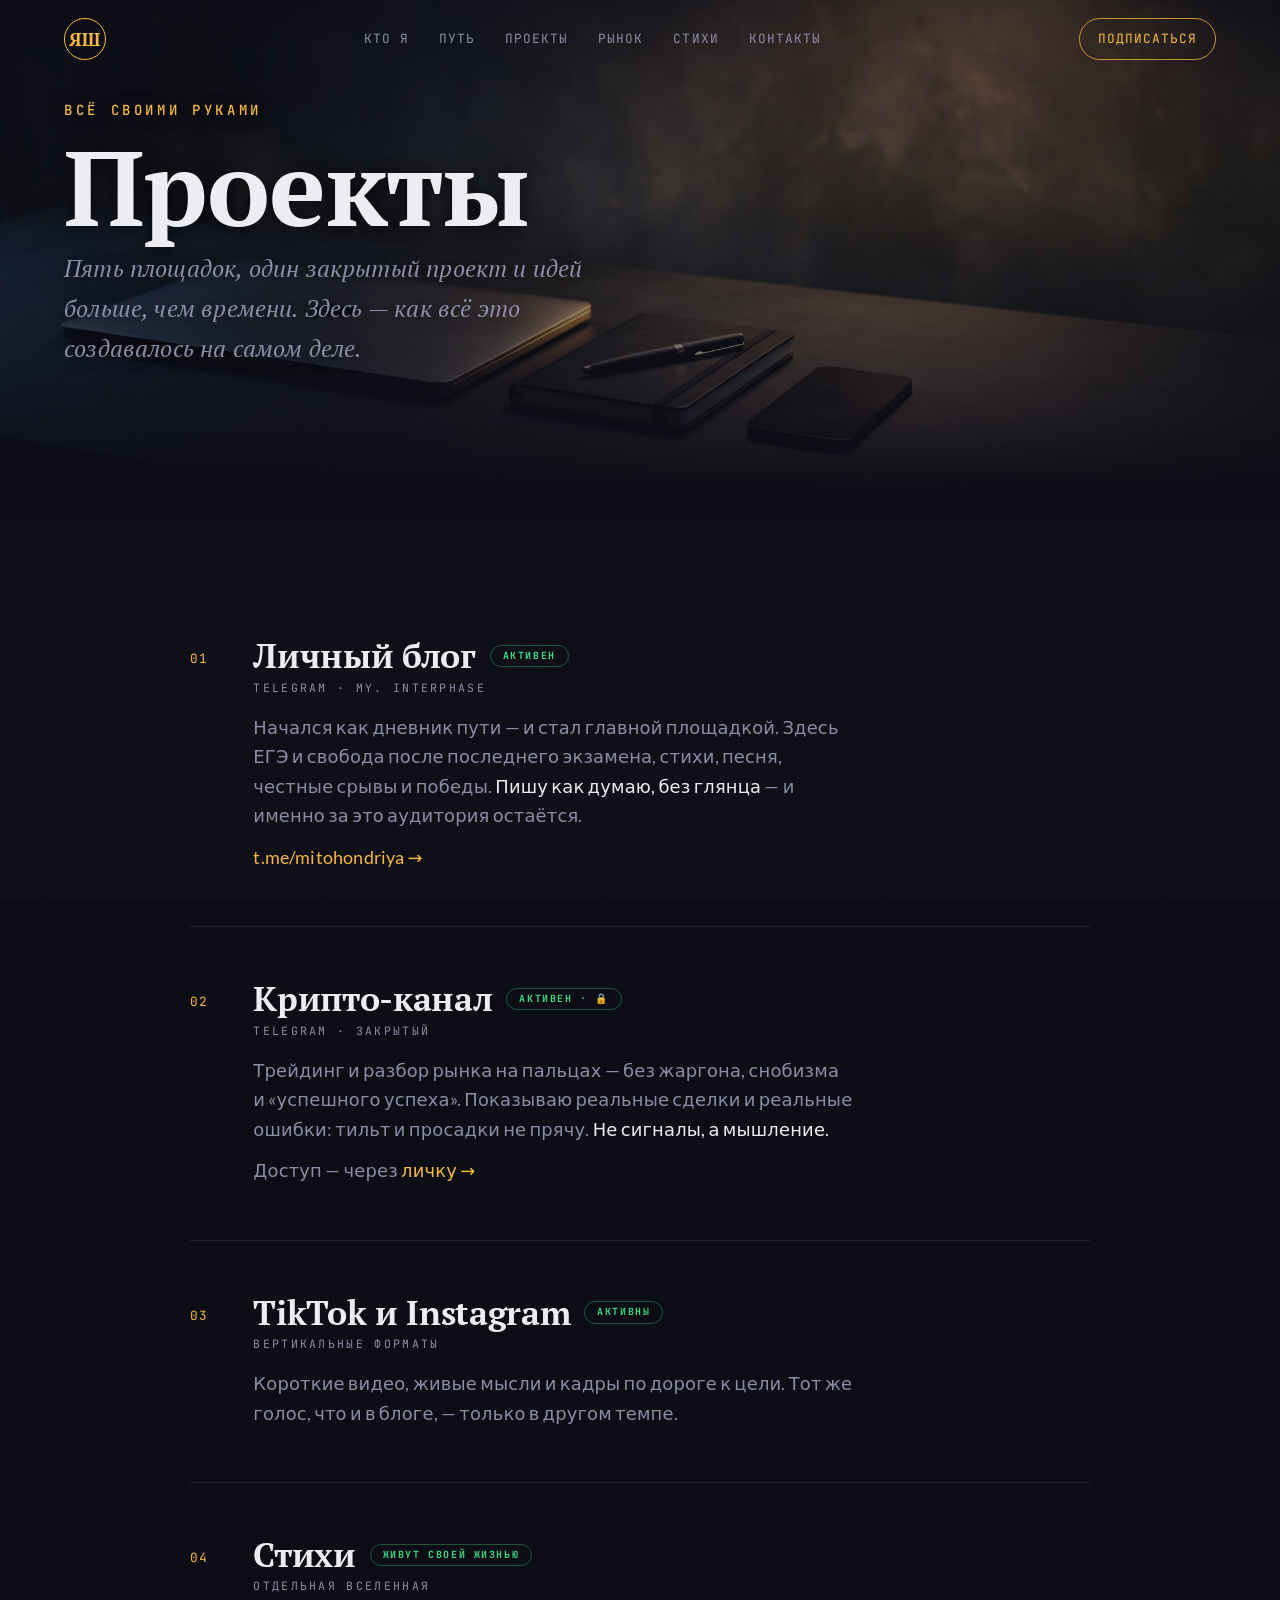
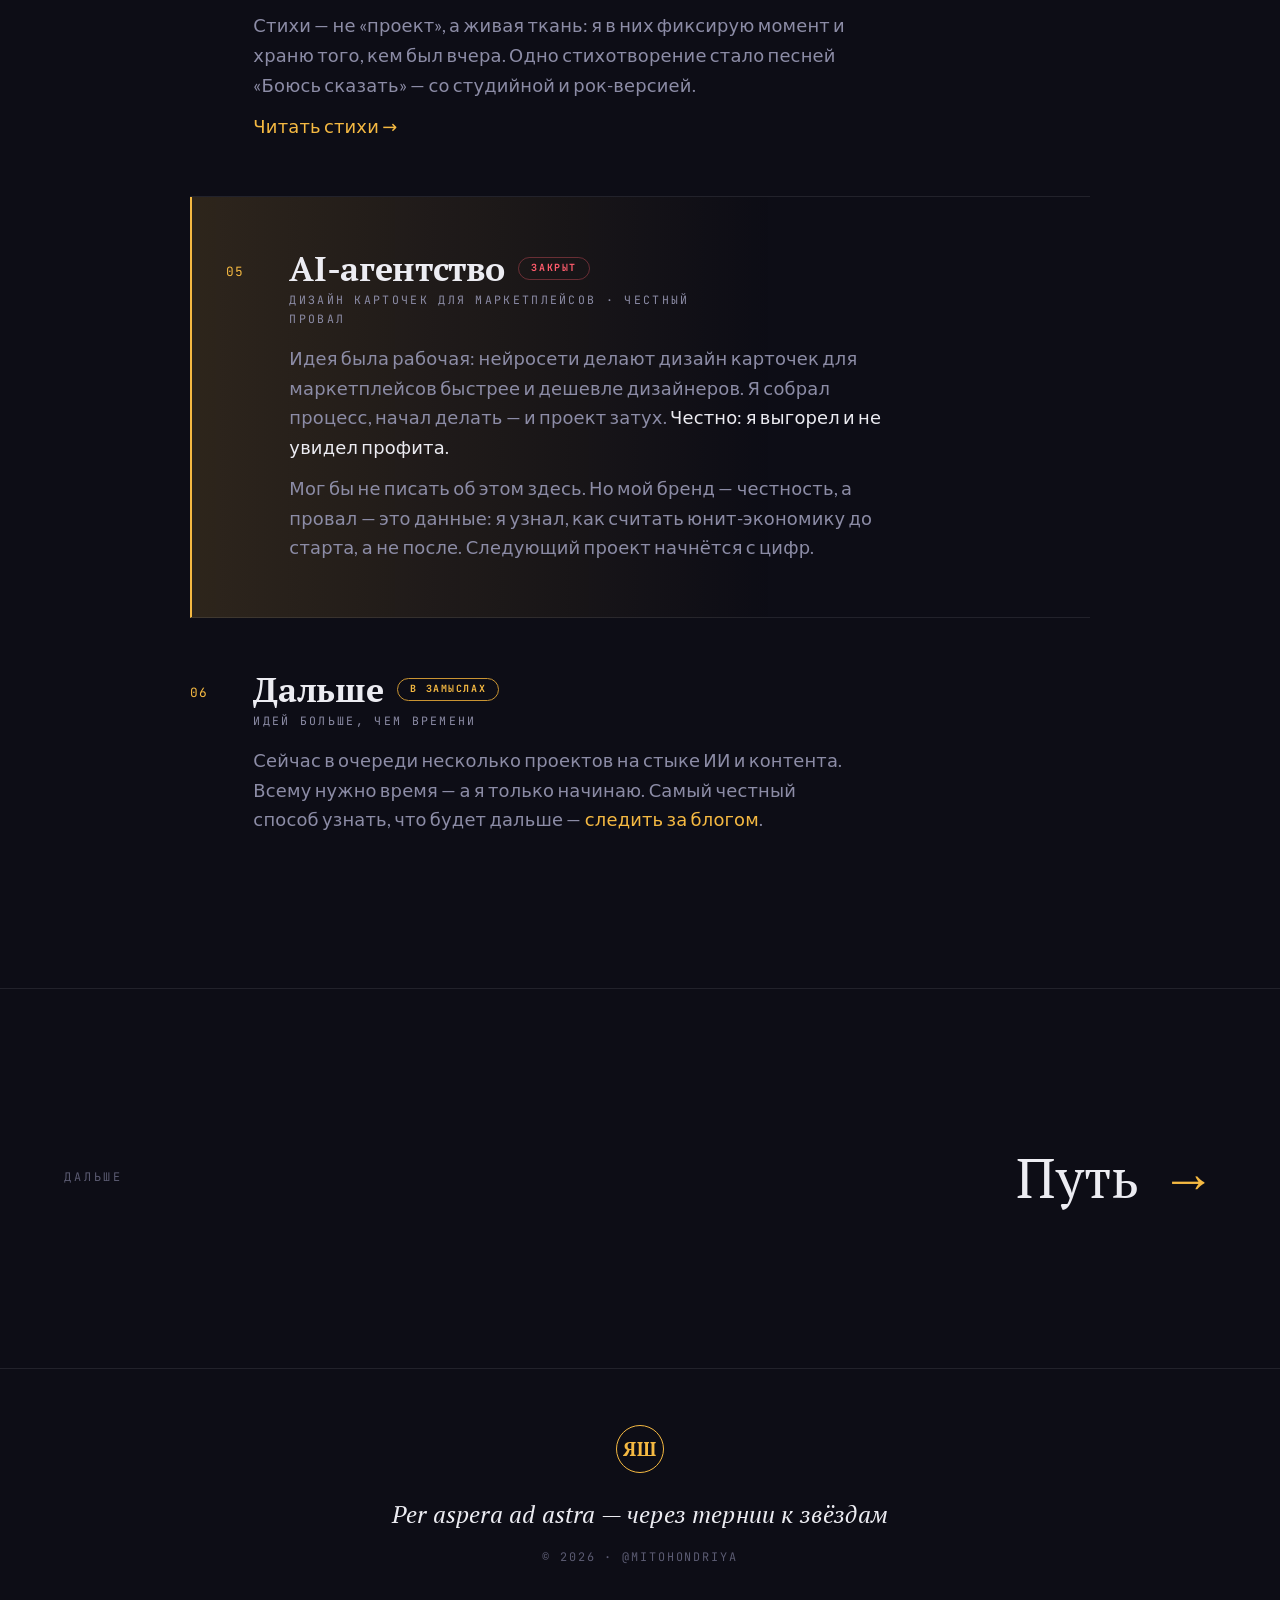
==== proekty.html @ fd68ede1 "Add files via upload" ====
<!DOCTYPE html>
<html lang="ru">
<head>
<meta charset="utf-8">
<meta name="viewport" content="width=device-width, initial-scale=1">
<title>Проекты — Ярослав Шапорев</title>
<meta name="description" content="Проекты Ярослава Шапорева: блог, крипто-канал, TikTok, стихи — и честная история одного провала. Всё своими руками.">
<meta name="theme-color" content="#0D0D16">
<link rel="stylesheet" href="assets/fonts.css">
<link rel="stylesheet" href="assets/style.css">
</head>
<body>
<div class="stars" aria-hidden="true"></div>
<div class="grain" aria-hidden="true"></div>

<header class="nav">
  <a href="index.html" class="nav__mono" aria-label="Ярослав Шапорев — на главную">ЯШ</a>
  <nav class="nav__links" aria-label="Разделы">
    <a href="index.html#about">Кто я</a>
    <a href="put.html">Путь</a>
    <a href="proekty.html" aria-current="page">Проекты</a>
    <a href="index.html#market">Рынок</a>
    <a href="stihi.html">Стихи</a>
    <a href="index.html#contact">Контакты</a>
  </nav>
  <a href="https://t.me/mitohondriya" class="nav__cta" target="_blank" rel="noopener">Подписаться</a>
</header>

<main>

  <section class="page-hero page-hero--projects" aria-label="Проекты">
    <div class="page-hero__bg" aria-hidden="true"></div>
    <div class="wrap page-hero__inner">
      <p class="eyebrow" data-reveal>Всё своими руками</p>
      <h1 data-reveal>Проекты</h1>
      <p class="page-hero__line" data-reveal>Пять площадок, один закрытый проект и идей больше, чем времени. Здесь — как всё это создавалось на самом деле.</p>
    </div>
  </section>

  <section class="wrap" style="padding-top:clamp(40px,7vh,90px)">
    <div style="max-width:900px;margin-inline:auto">

      <article class="pstory" data-reveal>
        <div class="pstory__n">01</div>
        <div>
          <h2>Личный блог <span class="chip chip--live">активен</span></h2>
          <p class="pstory__tagline">Telegram · my. Interphase</p>
          <p>Начался как дневник пути — и стал главной площадкой. Здесь ЕГЭ и свобода после последнего экзамена, стихи, песня, честные срывы и победы. <span class="em">Пишу как думаю, без глянца</span> — и именно за это аудитория остаётся.</p>
          <p><a href="https://t.me/mitohondriya" target="_blank" rel="noopener" style="color:var(--gold)">t.me/mitohondriya →</a></p>
        </div>
      </article>

      <article class="pstory" data-reveal>
        <div class="pstory__n">02</div>
        <div>
          <h2>Крипто-канал <span class="chip chip--live">активен · 🔒</span></h2>
          <p class="pstory__tagline">Telegram · закрытый</p>
          <p>Трейдинг и разбор рынка на пальцах — без жаргона, снобизма и «успешного успеха». Показываю реальные сделки и реальные ошибки: тильт и просадки не прячу. <span class="em">Не сигналы, а мышление.</span></p>
          <p>Доступ — через <a href="https://t.me/G1DROKSIMET1L" target="_blank" rel="noopener" style="color:var(--gold)">личку →</a></p>
        </div>
      </article>

      <article class="pstory" data-reveal>
        <div class="pstory__n">03</div>
        <div>
          <h2>TikTok и Instagram <span class="chip chip--live">активны</span></h2>
          <p class="pstory__tagline">Вертикальные форматы</p>
          <p>Короткие видео, живые мысли и кадры по дороге к цели. Тот же голос, что и в блоге, — только в другом темпе.</p>
        </div>
      </article>

      <article class="pstory" data-reveal>
        <div class="pstory__n">04</div>
        <div>
          <h2>Стихи <span class="chip chip--live">живут своей жизнью</span></h2>
          <p class="pstory__tagline">Отдельная вселенная</p>
          <p>Стихи — не «проект», а живая ткань: я в них фиксирую момент и храню того, кем был вчера. Одно стихотворение стало песней «Боюсь сказать» — со студийной и рок-версией.</p>
          <p><a href="stihi.html" style="color:var(--gold)">Читать стихи →</a></p>
        </div>
      </article>

      <article class="pstory pstory--lesson" data-reveal>
        <div class="pstory__n">05</div>
        <div>
          <h2>AI-агентство <span class="chip chip--closed">закрыт</span></h2>
          <p class="pstory__tagline">Дизайн карточек для маркетплейсов · честный провал</p>
          <p>Идея была рабочая: нейросети делают дизайн карточек для маркетплейсов быстрее и дешевле дизайнеров. Я собрал процесс, начал делать — и проект затух. <span class="em">Честно: я выгорел и не увидел профита.</span></p>
          <p>Мог бы не писать об этом здесь. Но мой бренд — честность, а провал — это данные: я узнал, как считать юнит-экономику до старта, а не после. Следующий проект начнётся с цифр.</p>
        </div>
      </article>

      <article class="pstory" data-reveal>
        <div class="pstory__n">06</div>
        <div>
          <h2>Дальше <span class="chip chip--soon">в замыслах</span></h2>
          <p class="pstory__tagline">Идей больше, чем времени</p>
          <p>Сейчас в очереди несколько проектов на стыке ИИ и контента. Всему нужно время — а я только начинаю. Самый честный способ узнать, что будет дальше — <a href="https://t.me/mitohondriya" target="_blank" rel="noopener" style="color:var(--gold)">следить за блогом</a>.</p>
        </div>
      </article>

    </div>
  </section>

  <section class="wrap next-band">
    <a href="put.html">
      <span class="next-band__label">Дальше</span>
      <span class="next-band__title">Путь <span class="arrow">→</span></span>
    </a>
  </section>

  <footer class="footer">
    <div class="footer__mono">ЯШ</div>
    <p class="footer__motto">Per aspera ad astra — через тернии к звёздам</p>
    <p class="footer__meta">© <span id="year">2026</span> · @mitohondriya</p>
  </footer>

</main>

<script src="assets/app.js"></script>
</body>
</html>
---- assets/fonts.css ----
@font-face {
  font-family: 'JetBrains Mono';
  font-style: normal;
  font-weight: 400;
  font-display: swap;
  src: url("fonts/eb23dd7e-2573-41c3-ba5a-9eff1e57a914.woff2") format('woff2');
  unicode-range: U+0460-052F, U+1C80-1C8A, U+20B4, U+2DE0-2DFF, U+A640-A69F, U+FE2E-FE2F;
}
@font-face {
  font-family: 'JetBrains Mono';
  font-style: normal;
  font-weight: 400;
  font-display: swap;
  src: url("fonts/c8ca4ecc-9392-48dc-a97f-adf4f6182703.woff2") format('woff2');
  unicode-range: U+0301, U+0400-045F, U+0490-0491, U+04B0-04B1, U+2116;
}
@font-face {
  font-family: 'JetBrains Mono';
  font-style: normal;
  font-weight: 400;
  font-display: swap;
  src: url("fonts/a594610b-7d6e-4005-a89f-0498ae996170.woff2") format('woff2');
  unicode-range: U+0370-0377, U+037A-037F, U+0384-038A, U+038C, U+038E-03A1, U+03A3-03FF;
}
@font-face {
  font-family: 'JetBrains Mono';
  font-style: normal;
  font-weight: 400;
  font-display: swap;
  src: url("fonts/e983fc38-6f66-4841-abac-e8bfe0663ea0.woff2") format('woff2');
  unicode-range: U+0102-0103, U+0110-0111, U+0128-0129, U+0168-0169, U+01A0-01A1, U+01AF-01B0, U+0300-0301, U+0303-0304, U+0308-0309, U+0323, U+0329, U+1EA0-1EF9, U+20AB;
}
@font-face {
  font-family: 'JetBrains Mono';
  font-style: normal;
  font-weight: 400;
  font-display: swap;
  src: url("fonts/473eb957-ea7d-4e3f-bf27-7492b1c12874.woff2") format('woff2');
  unicode-range: U+0100-02BA, U+02BD-02C5, U+02C7-02CC, U+02CE-02D7, U+02DD-02FF, U+0304, U+0308, U+0329, U+1D00-1DBF, U+1E00-1E9F, U+1EF2-1EFF, U+2020, U+20A0-20AB, U+20AD-20C0, U+2113, U+2C60-2C7F, U+A720-A7FF;
}
@font-face {
  font-family: 'JetBrains Mono';
  font-style: normal;
  font-weight: 400;
  font-display: swap;
  src: url("fonts/50411bb8-c16e-402c-ad05-fbe09a4f5c93.woff2") format('woff2');
  unicode-range: U+0000-00FF, U+0131, U+0152-0153, U+02BB-02BC, U+02C6, U+02DA, U+02DC, U+0304, U+0308, U+0329, U+2000-206F, U+20AC, U+2122, U+2191, U+2193, U+2212, U+2215, U+FEFF, U+FFFD;
}
@font-face {
  font-family: 'JetBrains Mono';
  font-style: normal;
  font-weight: 500;
  font-display: swap;
  src: url("fonts/eb23dd7e-2573-41c3-ba5a-9eff1e57a914.woff2") format('woff2');
  unicode-range: U+0460-052F, U+1C80-1C8A, U+20B4, U+2DE0-2DFF, U+A640-A69F, U+FE2E-FE2F;
}
@font-face {
  font-family: 'JetBrains Mono';
  font-style: normal;
  font-weight: 500;
  font-display: swap;
  src: url("fonts/c8ca4ecc-9392-48dc-a97f-adf4f6182703.woff2") format('woff2');
  unicode-range: U+0301, U+0400-045F, U+0490-0491, U+04B0-04B1, U+2116;
}
@font-face {
  font-family: 'JetBrains Mono';
  font-style: normal;
  font-weight: 500;
  font-display: swap;
  src: url("fonts/a594610b-7d6e-4005-a89f-0498ae996170.woff2") format('woff2');
  unicode-range: U+0370-0377, U+037A-037F, U+0384-038A, U+038C, U+038E-03A1, U+03A3-03FF;
}
@font-face {
  font-family: 'JetBrains Mono';
  font-style: normal;
  font-weight: 500;
  font-display: swap;
  src: url("fonts/e983fc38-6f66-4841-abac-e8bfe0663ea0.woff2") format('woff2');
  unicode-range: U+0102-0103, U+0110-0111, U+0128-0129, U+0168-0169, U+01A0-01A1, U+01AF-01B0, U+0300-0301, U+0303-0304, U+0308-0309, U+0323, U+0329, U+1EA0-1EF9, U+20AB;
}
@font-face {
  font-family: 'JetBrains Mono';
  font-style: normal;
  font-weight: 500;
  font-display: swap;
  src: url("fonts/473eb957-ea7d-4e3f-bf27-7492b1c12874.woff2") format('woff2');
  unicode-range: U+0100-02BA, U+02BD-02C5, U+02C7-02CC, U+02CE-02D7, U+02DD-02FF, U+0304, U+0308, U+0329, U+1D00-1DBF, U+1E00-1E9F, U+1EF2-1EFF, U+2020, U+20A0-20AB, U+20AD-20C0, U+2113, U+2C60-2C7F, U+A720-A7FF;
}
@font-face {
  font-family: 'JetBrains Mono';
  font-style: normal;
  font-weight: 500;
  font-display: swap;
  src: url("fonts/50411bb8-c16e-402c-ad05-fbe09a4f5c93.woff2") format('woff2');
  unicode-range: U+0000-00FF, U+0131, U+0152-0153, U+02BB-02BC, U+02C6, U+02DA, U+02DC, U+0304, U+0308, U+0329, U+2000-206F, U+20AC, U+2122, U+2191, U+2193, U+2212, U+2215, U+FEFF, U+FFFD;
}
@font-face {
  font-family: 'JetBrains Mono';
  font-style: normal;
  font-weight: 700;
  font-display: swap;
  src: url("fonts/eb23dd7e-2573-41c3-ba5a-9eff1e57a914.woff2") format('woff2');
  unicode-range: U+0460-052F, U+1C80-1C8A, U+20B4, U+2DE0-2DFF, U+A640-A69F, U+FE2E-FE2F;
}
@font-face {
  font-family: 'JetBrains Mono';
  font-style: normal;
  font-weight: 700;
  font-display: swap;
  src: url("fonts/c8ca4ecc-9392-48dc-a97f-adf4f6182703.woff2") format('woff2');
  unicode-range: U+0301, U+0400-045F, U+0490-0491, U+04B0-04B1, U+2116;
}
@font-face {
  font-family: 'JetBrains Mono';
  font-style: normal;
  font-weight: 700;
  font-display: swap;
  src: url("fonts/a594610b-7d6e-4005-a89f-0498ae996170.woff2") format('woff2');
  unicode-range: U+0370-0377, U+037A-037F, U+0384-038A, U+038C, U+038E-03A1, U+03A3-03FF;
}
@font-face {
  font-family: 'JetBrains Mono';
  font-style: normal;
  font-weight: 700;
  font-display: swap;
  src: url("fonts/e983fc38-6f66-4841-abac-e8bfe0663ea0.woff2") format('woff2');
  unicode-range: U+0102-0103, U+0110-0111, U+0128-0129, U+0168-0169, U+01A0-01A1, U+01AF-01B0, U+0300-0301, U+0303-0304, U+0308-0309, U+0323, U+0329, U+1EA0-1EF9, U+20AB;
}
@font-face {
  font-family: 'JetBrains Mono';
  font-style: normal;
  font-weight: 700;
  font-display: swap;
  src: url("fonts/473eb957-ea7d-4e3f-bf27-7492b1c12874.woff2") format('woff2');
  unicode-range: U+0100-02BA, U+02BD-02C5, U+02C7-02CC, U+02CE-02D7, U+02DD-02FF, U+0304, U+0308, U+0329, U+1D00-1DBF, U+1E00-1E9F, U+1EF2-1EFF, U+2020, U+20A0-20AB, U+20AD-20C0, U+2113, U+2C60-2C7F, U+A720-A7FF;
}
@font-face {
  font-family: 'JetBrains Mono';
  font-style: normal;
  font-weight: 700;
  font-display: swap;
  src: url("fonts/50411bb8-c16e-402c-ad05-fbe09a4f5c93.woff2") format('woff2');
  unicode-range: U+0000-00FF, U+0131, U+0152-0153, U+02BB-02BC, U+02C6, U+02DA, U+02DC, U+0304, U+0308, U+0329, U+2000-206F, U+20AC, U+2122, U+2191, U+2193, U+2212, U+2215, U+FEFF, U+FFFD;
}
@font-face {
  font-family: 'Lato';
  font-style: normal;
  font-weight: 300;
  font-display: swap;
  src: url("fonts/90f919be-8240-4bac-9219-219e4b508a36.woff2") format('woff2');
  unicode-range: U+0100-02BA, U+02BD-02C5, U+02C7-02CC, U+02CE-02D7, U+02DD-02FF, U+0304, U+0308, U+0329, U+1D00-1DBF, U+1E00-1E9F, U+1EF2-1EFF, U+2020, U+20A0-20AB, U+20AD-20C0, U+2113, U+2C60-2C7F, U+A720-A7FF;
}
@font-face {
  font-family: 'Lato';
  font-style: normal;
  font-weight: 300;
  font-display: swap;
  src: url("fonts/6c4fb268-4d33-4b48-98b7-b36b09c12bde.woff2") format('woff2');
  unicode-range: U+0000-00FF, U+0131, U+0152-0153, U+02BB-02BC, U+02C6, U+02DA, U+02DC, U+0304, U+0308, U+0329, U+2000-206F, U+20AC, U+2122, U+2191, U+2193, U+2212, U+2215, U+FEFF, U+FFFD;
}
@font-face {
  font-family: 'Lato';
  font-style: normal;
  font-weight: 400;
  font-display: swap;
  src: url("fonts/91aba224-5689-45fa-b5a7-7379a9584280.woff2") format('woff2');
  unicode-range: U+0100-02BA, U+02BD-02C5, U+02C7-02CC, U+02CE-02D7, U+02DD-02FF, U+0304, U+0308, U+0329, U+1D00-1DBF, U+1E00-1E9F, U+1EF2-1EFF, U+2020, U+20A0-20AB, U+20AD-20C0, U+2113, U+2C60-2C7F, U+A720-A7FF;
}
@font-face {
  font-family: 'Lato';
  font-style: normal;
  font-weight: 400;
  font-display: swap;
  src: url("fonts/5fc5107a-7b54-40ce-a8a0-4911a5b4967c.woff2") format('woff2');
  unicode-range: U+0000-00FF, U+0131, U+0152-0153, U+02BB-02BC, U+02C6, U+02DA, U+02DC, U+0304, U+0308, U+0329, U+2000-206F, U+20AC, U+2122, U+2191, U+2193, U+2212, U+2215, U+FEFF, U+FFFD;
}
@font-face {
  font-family: 'Lato';
  font-style: normal;
  font-weight: 700;
  font-display: swap;
  src: url("fonts/c3d17409-ff35-43ec-8193-b2284f731f2a.woff2") format('woff2');
  unicode-range: U+0100-02BA, U+02BD-02C5, U+02C7-02CC, U+02CE-02D7, U+02DD-02FF, U+0304, U+0308, U+0329, U+1D00-1DBF, U+1E00-1E9F, U+1EF2-1EFF, U+2020, U+20A0-20AB, U+20AD-20C0, U+2113, U+2C60-2C7F, U+A720-A7FF;
}
@font-face {
  font-family: 'Lato';
  font-style: normal;
  font-weight: 700;
  font-display: swap;
  src: url("fonts/43250412-ce7a-4ae2-b5c3-aa2b7867348d.woff2") format('woff2');
  unicode-range: U+0000-00FF, U+0131, U+0152-0153, U+02BB-02BC, U+02C6, U+02DA, U+02DC, U+0304, U+0308, U+0329, U+2000-206F, U+20AC, U+2122, U+2191, U+2193, U+2212, U+2215, U+FEFF, U+FFFD;
}
@font-face {
  font-family: 'Lato';
  font-style: normal;
  font-weight: 900;
  font-display: swap;
  src: url("fonts/50261552-8f9f-4e51-b434-905922bca4bd.woff2") format('woff2');
  unicode-range: U+0100-02BA, U+02BD-02C5, U+02C7-02CC, U+02CE-02D7, U+02DD-02FF, U+0304, U+0308, U+0329, U+1D00-1DBF, U+1E00-1E9F, U+1EF2-1EFF, U+2020, U+20A0-20AB, U+20AD-20C0, U+2113, U+2C60-2C7F, U+A720-A7FF;
}
@font-face {
  font-family: 'Lato';
  font-style: normal;
  font-weight: 900;
  font-display: swap;
  src: url("fonts/21dcec7a-d508-4917-adbc-7700963ce278.woff2") format('woff2');
  unicode-range: U+0000-00FF, U+0131, U+0152-0153, U+02BB-02BC, U+02C6, U+02DA, U+02DC, U+0304, U+0308, U+0329, U+2000-206F, U+20AC, U+2122, U+2191, U+2193, U+2212, U+2215, U+FEFF, U+FFFD;
}
@font-face {
  font-family: 'PT Serif';
  font-style: italic;
  font-weight: 400;
  font-display: swap;
  src: url("fonts/9aff4134-64b1-4953-8b30-9fa20087e1e6.woff2") format('woff2');
  unicode-range: U+0460-052F, U+1C80-1C8A, U+20B4, U+2DE0-2DFF, U+A640-A69F, U+FE2E-FE2F;
}
@font-face {
  font-family: 'PT Serif';
  font-style: italic;
  font-weight: 400;
  font-display: swap;
  src: url("fonts/6e1236a2-d2eb-45f4-9bde-289f8c7290ff.woff2") format('woff2');
  unicode-range: U+0301, U+0400-045F, U+0490-0491, U+04B0-04B1, U+2116;
}
@font-face {
  font-family: 'PT Serif';
  font-style: italic;
  font-weight: 400;
  font-display: swap;
  src: url("fonts/fb4f0a4e-d167-4266-8df1-36bbcd6b988e.woff2") format('woff2');
  unicode-range: U+0100-02BA, U+02BD-02C5, U+02C7-02CC, U+02CE-02D7, U+02DD-02FF, U+0304, U+0308, U+0329, U+1D00-1DBF, U+1E00-1E9F, U+1EF2-1EFF, U+2020, U+20A0-20AB, U+20AD-20C0, U+2113, U+2C60-2C7F, U+A720-A7FF;
}
@font-face {
  font-family: 'PT Serif';
  font-style: italic;
  font-weight: 400;
  font-display: swap;
  src: url("fonts/92d7c0a3-3771-4547-8e80-23749ee7e475.woff2") format('woff2');
  unicode-range: U+0000-00FF, U+0131, U+0152-0153, U+02BB-02BC, U+02C6, U+02DA, U+02DC, U+0304, U+0308, U+0329, U+2000-206F, U+20AC, U+2122, U+2191, U+2193, U+2212, U+2215, U+FEFF, U+FFFD;
}
@font-face {
  font-family: 'PT Serif';
  font-style: italic;
  font-weight: 700;
  font-display: swap;
  src: url("fonts/01643d2e-10b8-475c-bb8c-47ad7ef5d0b8.woff2") format('woff2');
  unicode-range: U+0460-052F, U+1C80-1C8A, U+20B4, U+2DE0-2DFF, U+A640-A69F, U+FE2E-FE2F;
}
@font-face {
  font-family: 'PT Serif';
  font-style: italic;
  font-weight: 700;
  font-display: swap;
  src: url("fonts/b8c1a830-ce1d-49e4-997b-54ae0727ea42.woff2") format('woff2');
  unicode-range: U+0301, U+0400-045F, U+0490-0491, U+04B0-04B1, U+2116;
}
@font-face {
  font-family: 'PT Serif';
  font-style: italic;
  font-weight: 700;
  font-display: swap;
  src: url("fonts/c858ba95-18ec-44d5-bcd1-adfac9d5a6eb.woff2") format('woff2');
  unicode-range: U+0100-02BA, U+02BD-02C5, U+02C7-02CC, U+02CE-02D7, U+02DD-02FF, U+0304, U+0308, U+0329, U+1D00-1DBF, U+1E00-1E9F, U+1EF2-1EFF, U+2020, U+20A0-20AB, U+20AD-20C0, U+2113, U+2C60-2C7F, U+A720-A7FF;
}
@font-face {
  font-family: 'PT Serif';
  font-style: italic;
  font-weight: 700;
  font-display: swap;
  src: url("fonts/2f1cf2df-cac0-4366-b6ec-a2aa6697f56f.woff2") format('woff2');
  unicode-range: U+0000-00FF, U+0131, U+0152-0153, U+02BB-02BC, U+02C6, U+02DA, U+02DC, U+0304, U+0308, U+0329, U+2000-206F, U+20AC, U+2122, U+2191, U+2193, U+2212, U+2215, U+FEFF, U+FFFD;
}
@font-face {
  font-family: 'PT Serif';
  font-style: normal;
  font-weight: 400;
  font-display: swap;
  src: url("fonts/5ac5b8d2-89e2-456e-802c-e42f4716dba0.woff2") format('woff2');
  unicode-range: U+0460-052F, U+1C80-1C8A, U+20B4, U+2DE0-2DFF, U+A640-A69F, U+FE2E-FE2F;
}
@font-face {
  font-family: 'PT Serif';
  font-style: normal;
  font-weight: 400;
  font-display: swap;
  src: url("fonts/727ef347-8f24-46f1-9dba-7557f026db7a.woff2") format('woff2');
  unicode-range: U+0301, U+0400-045F, U+0490-0491, U+04B0-04B1, U+2116;
}
@font-face {
  font-family: 'PT Serif';
  font-style: normal;
  font-weight: 400;
  font-display: swap;
  src: url("fonts/9a28c38b-2764-48a9-acd7-9eb0ea482b32.woff2") format('woff2');
  unicode-range: U+0100-02BA, U+02BD-02C5, U+02C7-02CC, U+02CE-02D7, U+02DD-02FF, U+0304, U+0308, U+0329, U+1D00-1DBF, U+1E00-1E9F, U+1EF2-1EFF, U+2020, U+20A0-20AB, U+20AD-20C0, U+2113, U+2C60-2C7F, U+A720-A7FF;
}
@font-face {
  font-family: 'PT Serif';
  font-style: normal;
  font-weight: 400;
  font-display: swap;
  src: url("fonts/0878924a-750e-44c5-af7d-e3f5f18dc121.woff2") format('woff2');
  unicode-range: U+0000-00FF, U+0131, U+0152-0153, U+02BB-02BC, U+02C6, U+02DA, U+02DC, U+0304, U+0308, U+0329, U+2000-206F, U+20AC, U+2122, U+2191, U+2193, U+2212, U+2215, U+FEFF, U+FFFD;
}
@font-face {
  font-family: 'PT Serif';
  font-style: normal;
  font-weight: 700;
  font-display: swap;
  src: url("fonts/0b163a7e-dc50-4f0c-ad3a-220841bc87c4.woff2") format('woff2');
  unicode-range: U+0460-052F, U+1C80-1C8A, U+20B4, U+2DE0-2DFF, U+A640-A69F, U+FE2E-FE2F;
}
@font-face {
  font-family: 'PT Serif';
  font-style: normal;
  font-weight: 700;
  font-display: swap;
  src: url("fonts/dc215b06-502e-4394-b829-6fa81a51e14d.woff2") format('woff2');
  unicode-range: U+0301, U+0400-045F, U+0490-0491, U+04B0-04B1, U+2116;
}
@font-face {
  font-family: 'PT Serif';
  font-style: normal;
  font-weight: 700;
  font-display: swap;
  src: url("fonts/812ac6c3-32c2-4bf3-9cb0-ba725a508ca2.woff2") format('woff2');
  unicode-range: U+0100-02BA, U+02BD-02C5, U+02C7-02CC, U+02CE-02D7, U+02DD-02FF, U+0304, U+0308, U+0329, U+1D00-1DBF, U+1E00-1E9F, U+1EF2-1EFF, U+2020, U+20A0-20AB, U+20AD-20C0, U+2113, U+2C60-2C7F, U+A720-A7FF;
}
@font-face {
  font-family: 'PT Serif';
  font-style: normal;
  font-weight: 700;
  font-display: swap;
  src: url("fonts/062204cf-b76e-40bb-bde5-278e5edb3912.woff2") format('woff2');
  unicode-range: U+0000-00FF, U+0131, U+0152-0153, U+02BB-02BC, U+02C6, U+02DA, U+02DC, U+0304, U+0308, U+0329, U+2000-206F, U+20AC, U+2122, U+2191, U+2193, U+2212, U+2215, U+FEFF, U+FFFD;
}
---- assets/style.css ----
/* ============================================================
   Ярослав Шапорев — сайт-визитка
   «Per aspera ad astra» · тёмный астральный эдиториал
   ============================================================ */

:root{
  /* palette */
  --bg:        #0D0D16;
  --surface:   #14141F;
  --surface-2: #1A1A2E;   /* бренд «графит» */
  --gold:      #F5B942;
  --gold-dim:  #C99433;
  --blue:      #2E5BFF;
  --text:      #ECECF2;
  --muted:     #8C8CA6;
  --faint:     #5B5B72;
  --line:      rgba(255,255,255,.09);
  --line-strong: rgba(255,255,255,.16);
  --gold-glow: rgba(245,185,66,.14);

  /* type */
  --serif: 'PT Serif', Georgia, serif;
  --sans:  'Lato', system-ui, -apple-system, sans-serif;
  --mono:  'JetBrains Mono', ui-monospace, monospace;

  /* fluid scale */
  --step--1: clamp(.78rem, .74rem + .2vw, .875rem);
  --step-0:  clamp(1rem, .96rem + .2vw, 1.125rem);
  --step-1:  clamp(1.2rem, 1.1rem + .5vw, 1.5rem);
  --step-2:  clamp(1.5rem, 1.3rem + 1vw, 2.25rem);
  --step-3:  clamp(2rem, 1.5rem + 2.4vw, 3.5rem);
  --step-4:  clamp(3rem, 1.8rem + 6vw, 7rem);

  --maxw: 1560px;
  --gutter: clamp(20px, 5vw, 96px);
  --ease: cubic-bezier(.2,.7,.2,1);
}
/* wide monitors: scale the whole system up instead of drowning in margins */
@media (min-width:1800px){ html{ font-size:112.5% } :root{ --maxw:1800px } }
@media (min-width:2400px){ html{ font-size:131% } :root{ --maxw:2260px } }

*,*::before,*::after{ box-sizing:border-box; margin:0; padding:0 }

html{ scroll-behavior:smooth; -webkit-text-size-adjust:100% }
@media (prefers-reduced-motion: reduce){ html{ scroll-behavior:auto } }

body{
  background:var(--bg);
  color:var(--text);
  font-family:var(--sans);
  font-size:var(--step-0);
  line-height:1.65;
  font-weight:400;
  letter-spacing:.01em;
  overflow-x:clip;
  -webkit-font-smoothing:antialiased;
  text-rendering:optimizeLegibility;
}

/* ---------- atmosphere ---------- */
.stars,.grain{ position:fixed; inset:0; pointer-events:none; z-index:0 }
.stars{
  background:
    radial-gradient(1.4px 1.4px at 12% 18%, rgba(255,255,255,.55), transparent 60%),
    radial-gradient(1.1px 1.1px at 82% 12%, rgba(255,255,255,.40), transparent 60%),
    radial-gradient(1.6px 1.6px at 68% 42%, rgba(245,185,66,.45), transparent 60%),
    radial-gradient(1px 1px at 32% 62%, rgba(255,255,255,.35), transparent 60%),
    radial-gradient(1.3px 1.3px at 91% 74%, rgba(255,255,255,.30), transparent 60%),
    radial-gradient(1px 1px at 22% 88%, rgba(255,255,255,.28), transparent 60%),
    radial-gradient(1.5px 1.5px at 54% 8%, rgba(255,255,255,.30), transparent 60%),
    radial-gradient(1px 1px at 46% 34%, rgba(46,91,255,.40), transparent 60%);
  opacity:.6;
  animation:twinkle 7s ease-in-out infinite alternate;
}
@keyframes twinkle{ from{opacity:.42} to{opacity:.72} }
.grain{
  z-index:1;
  opacity:.035;
  background-image:url("data:image/svg+xml,%3Csvg xmlns='http://www.w3.org/2000/svg' width='140' height='140'%3E%3Cfilter id='n'%3E%3CfeTurbulence type='fractalNoise' baseFrequency='.9' numOctaves='2' stitchTiles='stitch'/%3E%3C/filter%3E%3Crect width='100%25' height='100%25' filter='url(%23n)'/%3E%3C/svg%3E");
}
@media (prefers-reduced-motion: reduce){ .stars{ animation:none; opacity:.5 } }

/* ---------- layout helpers ---------- */
.wrap{ width:100%; max-width:var(--maxw); margin-inline:auto; padding-inline:var(--gutter) }
main{ position:relative; z-index:2 }
section{ position:relative; padding-block:clamp(72px,11vh,150px) }

.eyebrow{
  font-family:var(--mono);
  font-size:var(--step--1);
  letter-spacing:.26em;
  text-transform:uppercase;
  color:var(--gold);
  font-weight:500;
}
.eyebrow--muted{ color:var(--faint) }

.section-index{
  font-family:var(--mono);
  font-size:var(--step--1);
  letter-spacing:.2em;
  color:var(--faint);
  text-transform:uppercase;
  display:flex; align-items:center; gap:.7em;
}
.section-index::before{ content:""; width:34px; height:1px; background:var(--gold); opacity:.7 }

h1,h2,h3{ font-family:var(--serif); font-weight:700; line-height:1.05; letter-spacing:-.01em }
.h-lead{ font-size:var(--step-3); line-height:1.08 }
.hairline{ height:1px; background:var(--line); border:0 }

a{ color:inherit; text-decoration:none }

/* ---------- nav ---------- */
.nav{
  position:fixed; top:0; left:0; right:0; z-index:50;
  display:flex; align-items:center; justify-content:space-between;
  gap:24px;
  /* держим лого и кнопку в той же колонне, что и контент страницы */
  padding:18px max(var(--gutter), calc((100vw - var(--maxw)) / 2 + var(--gutter)));
  transition:background .4s var(--ease), backdrop-filter .4s var(--ease), border-color .4s var(--ease);
  border-bottom:1px solid transparent;
}
.nav.is-scrolled{
  background:rgba(13,13,22,.72);
  backdrop-filter:blur(14px) saturate(1.2);
  border-bottom-color:var(--line);
}
.nav__mono{
  font-family:var(--serif); font-weight:700; font-size:1.15rem;
  letter-spacing:.04em;
  display:inline-flex; align-items:center; justify-content:center;
  width:42px; height:42px; border:1px solid var(--gold); border-radius:50%;
  color:var(--gold);
}
.nav__links{ display:flex; gap:30px; align-items:center }
.nav__links a{
  font-family:var(--mono); font-size:.8rem; letter-spacing:.08em;
  color:var(--muted); text-transform:uppercase; transition:color .25s;
}
.nav__links a:hover{ color:var(--text) }
.nav__cta{
  font-family:var(--mono); font-size:.8rem; letter-spacing:.08em; text-transform:uppercase;
  color:var(--gold); border:1px solid var(--gold-dim); border-radius:999px;
  padding:9px 18px; transition:all .25s var(--ease);
}
.nav__cta:hover{ background:var(--gold); color:#161009; border-color:var(--gold) }
.nav__burger{ display:none }
@media (max-width:900px){
  .nav__links{ display:none }
}

/* ---------- hero ---------- */
.hero{
  position:relative; padding-top:clamp(120px,18vh,190px); padding-bottom:clamp(56px,8vh,96px); overflow:clip;
}
.hero::before{ /* full-bleed static atmosphere (fallback under the video) */
  content:""; position:absolute; top:0; bottom:0; left:50%; width:100vw; transform:translateX(-50%); z-index:0;
  background:url("gen/hero-bg.jpg") center right/cover no-repeat;
}
.hero__video{ /* living atmosphere */
  position:absolute; top:0; bottom:0; left:50%; width:100vw; height:100%;
  transform:translateX(-50%); z-index:1; object-fit:cover; object-position:center right;
  pointer-events:none;
}
@media (prefers-reduced-motion: reduce){ .hero__video{ display:none } }
.hero::after{ /* text protection + fade into the page below */
  content:""; position:absolute; top:0; bottom:0; left:50%; width:100vw; transform:translateX(-50%); z-index:2;
  background:
    linear-gradient(0deg, var(--bg) 0%, transparent 22%),
    linear-gradient(90deg, rgba(13,13,22,.94) 0%, rgba(13,13,22,.66) 34%, rgba(13,13,22,.18) 64%, rgba(13,13,22,.05) 100%);
}
.hero__watermark{
  position:absolute; z-index:0; pointer-events:none; user-select:none;
  top:46%; left:50%; transform:translate(-50%,-50%);
  width:min(1180px,102%); aspect-ratio:900/360;
  background:center/contain no-repeat
    url("data:image/svg+xml,%3Csvg%20xmlns='http://www.w3.org/2000/svg'%20viewBox='0%200%20900%20360'%3E%3Ctext%20x='450'%20y='285'%20text-anchor='middle'%20font-family='Georgia,%20serif'%20font-size='340'%20font-weight='700'%20letter-spacing='24'%20fill='none'%20stroke='%23F5B942'%20stroke-width='2.2'%20opacity='0.1'%3E%D0%AF%D0%A8%3C/text%3E%3C/svg%3E");
}
.hero__grid{
  position:relative; z-index:3;
  display:grid; grid-template-columns:1.15fr .85fr; gap:clamp(28px,5vw,72px);
  align-items:center;
}
.sec-head{ position:relative; z-index:2; margin-bottom:26px }
.hero__title .accent{
  background:linear-gradient(100deg, #C99433 0%, var(--gold) 34%, #FFE9BC 52%, var(--gold) 70%, #C99433 100%);
  -webkit-background-clip:text; background-clip:text; color:transparent;
}
.hero__eyebrow{ margin-bottom:26px }
.hero__title{
  font-size:var(--step-4); line-height:.94; letter-spacing:-.02em; margin-bottom:28px;
}
.hero__title span{ display:block }
.hero__poemline{
  font-family:var(--serif); font-style:italic; font-size:var(--step-1);
  color:var(--muted); line-height:1.5; max-width:30ch; margin-bottom:12px;
  border-left:2px solid var(--gold); padding-left:20px;
}
.hero__poemcap{ font-family:var(--mono); font-size:.72rem; letter-spacing:.2em; color:var(--faint); text-transform:uppercase; margin-bottom:34px; padding-left:22px }
.hero__cta{ display:flex; flex-wrap:wrap; gap:14px; align-items:center }

.btn{
  font-family:var(--mono); font-size:.82rem; letter-spacing:.06em; text-transform:uppercase;
  padding:14px 24px; border-radius:999px; transition:all .28s var(--ease);
  display:inline-flex; align-items:center; gap:.6em; border:1px solid transparent; cursor:pointer;
}
.btn--gold{ background:var(--gold); color:#161009; font-weight:700 }
.btn--gold:hover{ transform:translateY(-2px); box-shadow:0 10px 30px -10px var(--gold-glow), 0 0 0 1px var(--gold) }
.btn--ghost{ border-color:var(--line-strong); color:var(--text) }
.btn--ghost:hover{ border-color:var(--gold); color:var(--gold) }
.btn__lock{ font-size:.9em; opacity:.8 }

/* portrait */
.hero__portrait{ position:relative; justify-self:end; width:100%; max-width:420px }
.hero__portrait::before,.hero__portrait::after{ /* gold corner ticks */
  content:""; position:absolute; width:44px; height:44px; z-index:2; pointer-events:none;
}
.hero__portrait::before{ top:-9px; left:-9px; border-top:1.5px solid var(--gold); border-left:1.5px solid var(--gold) }
.hero__portrait::after{ bottom:-9px; right:-9px; border-bottom:1.5px solid var(--gold); border-right:1.5px solid var(--gold) }
.portrait-frame{
  position:relative; aspect-ratio:4/5; border-radius:6px; overflow:hidden;
  border:1px solid var(--line-strong);
  box-shadow:0 40px 90px -40px rgba(0,0,0,.9);
}
.portrait-frame img{
  width:100%; height:100%; object-fit:cover; object-position:50% 18%;
  image-orientation:from-image;
}
.portrait-frame::before{ /* deepen bottom for signature legibility */
  content:""; position:absolute; inset:0; z-index:1;
  background:linear-gradient(0deg, rgba(13,13,22,.5), transparent 42%);
}
.portrait__tag{
  position:absolute; right:-11px; top:28px; z-index:3;
  font-family:var(--mono); font-size:.68rem; letter-spacing:.34em; text-transform:uppercase;
  color:var(--gold); writing-mode:vertical-rl;
}
.portrait__sig{
  position:absolute; left:16px; bottom:14px; z-index:3;
  font-family:var(--serif); font-style:italic; font-size:1rem; color:var(--text);
  text-shadow:0 1px 12px rgba(0,0,0,.6);
}

/* stat instruments */
.instruments{
  position:relative; z-index:3;
  margin-top:clamp(40px,6vh,72px);
  display:grid; grid-template-columns:repeat(4,1fr);
  border-top:1px solid var(--line);
}
.inst{ padding:22px 20px 0; border-left:1px solid var(--line) }
.inst:first-child{ border-left:0; padding-left:0 }
.inst__n{ font-family:var(--serif); font-size:var(--step-2); color:var(--gold); line-height:1 }
.inst__l{ font-family:var(--sans); font-size:var(--step--1); color:var(--muted); margin-top:8px; line-height:1.4 }
@media (max-width:760px){
  .instruments{ grid-template-columns:repeat(2,1fr) }
  .inst{ padding:20px 16px; border-top:1px solid var(--line) }
  .inst:nth-child(-n+2){ border-top:0 }
  .inst:nth-child(odd){ border-left:0; padding-left:0 }
}

/* ---------- through-line marquee ---------- */
.throughline{
  border-block:1px solid var(--line); padding-block:16px; overflow:hidden; white-space:nowrap;
}
.throughline__track{ display:inline-block; animation:marquee 32s linear infinite }
.throughline span{
  font-family:var(--mono); font-size:.8rem; letter-spacing:.32em; text-transform:uppercase; color:var(--faint);
  padding-inline:2.4em; position:relative;
}
.throughline span b{ color:var(--gold); font-weight:500 }
@keyframes marquee{ from{transform:translateX(0)} to{transform:translateX(-50%)} }
@media (prefers-reduced-motion: reduce){ .throughline__track{ animation:none } }

/* ---------- editorial section (Кто я) ---------- */
.editorial{ display:grid; grid-template-columns:.32fr .68fr; gap:clamp(28px,5vw,64px) }
.editorial__head{ position:sticky; top:110px; align-self:start }
.editorial__head h2{ font-size:var(--step-2); margin-top:18px }
.editorial__body{ max-width:64ch }
.lede{ font-size:var(--step-1); line-height:1.5; color:var(--text); font-weight:300; margin-bottom:40px }
.lede b{ color:var(--gold); font-weight:400 }
.lede::first-letter{
  font-family:var(--serif); color:var(--gold); font-weight:700;
  font-size:2.9em; line-height:.8; float:left; padding:.08em .12em 0 0;
}
.detail{ margin-bottom:30px }
.detail__label{ font-family:var(--mono); font-size:.74rem; letter-spacing:.2em; text-transform:uppercase; color:var(--gold-dim); margin-bottom:8px }
.detail p{ color:var(--muted) }
.mission{
  border-left:2px solid var(--gold); padding:18px 0 18px 24px; margin-top:8px;
  background:linear-gradient(90deg, var(--gold-glow), transparent 70%);
}
.mission .detail__label{ color:var(--gold) }
.mission p{ color:var(--text) }
@media (max-width:840px){
  .editorial{ grid-template-columns:1fr }
  .editorial__head{ position:static }
}

/* ---------- poem interlude ---------- */
.interlude{ text-align:center; padding-block:clamp(80px,14vh,170px) }
.interlude__stanza{
  font-family:var(--serif); font-style:italic; font-size:var(--step-2); line-height:1.55;
  color:var(--text); max-width:22ch; margin-inline:auto; text-wrap:balance;
}
.interlude__cap{ font-family:var(--mono); font-size:.72rem; letter-spacing:.24em; text-transform:uppercase; color:var(--faint); margin-top:28px }

/* ---------- projects list ---------- */
.projects{ margin-top:44px; border-top:1px solid var(--line) }
.proj{
  display:grid; grid-template-columns:auto 1fr auto; align-items:center; gap:clamp(16px,4vw,48px);
  padding:clamp(22px,3.5vh,34px) 8px; border-bottom:1px solid var(--line);
  position:relative; transition:padding-left .35s var(--ease);
}
.proj::before{ content:""; position:absolute; left:0; top:0; bottom:0; width:2px; background:var(--gold); transform:scaleY(0); transform-origin:top; transition:transform .35s var(--ease) }
.proj:hover{ padding-left:22px }
.proj:hover::before{ transform:scaleY(1) }
.proj__tag{ font-family:var(--mono); font-size:.72rem; letter-spacing:.14em; text-transform:uppercase; color:var(--faint); min-width:130px }
.proj__name{ font-family:var(--serif); font-size:var(--step-1); color:var(--text) }
.proj__desc{ color:var(--muted); font-size:var(--step--1); margin-top:4px; max-width:52ch }
.proj__arrow{ font-family:var(--mono); color:var(--gold); font-size:1.3rem; transition:transform .35s var(--ease) }
.proj:hover .proj__arrow{ transform:translateX(6px) }
@media (max-width:720px){
  .proj{ grid-template-columns:1fr auto; row-gap:6px }
  .proj__tag{ grid-column:1/-1; min-width:0 }
}

/* ---------- editorial still-life band (real img: no crop on any screen) ---------- */
.still{ position:relative; padding:0 }
.still__img{ display:block; width:100%; height:auto }
.still::before,.still::after{ /* melt band edges into the page */
  content:""; position:absolute; left:0; right:0; height:10%; z-index:1; pointer-events:none;
}
.still::before{ top:0; background:linear-gradient(180deg, var(--bg), transparent) }
.still::after{ bottom:0; background:linear-gradient(0deg, var(--bg), transparent) }
.still__inner{
  position:absolute; inset:0; z-index:2;
  display:flex; justify-content:flex-end; align-items:center;
}
.still__caption{ max-width:clamp(260px,26vw,420px); text-align:right }
.still__quote{
  font-family:var(--serif); font-style:italic; font-size:var(--step-1);
  color:var(--text); line-height:1.5; margin-top:14px;
  text-shadow:0 1px 18px rgba(0,0,0,.7);
}
@media (max-width:760px){
  .still__img{ height:340px; object-fit:cover; object-position:28% center }
  .still__inner{ align-items:flex-end; padding-bottom:26px }
  .still__caption{ max-width:250px }
}

/* ---------- market / ticker ---------- */
.market{
  border-top:1px solid var(--line); border-bottom:1px solid var(--line);
  background:
    linear-gradient(90deg, rgba(20,20,31,.92) 0%, rgba(20,20,31,.55) 55%, rgba(20,20,31,.72) 100%),
    url("gen/market-bg.jpg") center/cover no-repeat, var(--surface);
}
.market__grid{ display:grid; grid-template-columns:1fr 1fr; gap:clamp(28px,5vw,64px); align-items:center }
.market h2{ font-size:var(--step-3); line-height:1.02; margin:16px 0 20px }
.market p{ color:var(--muted); max-width:44ch; margin-bottom:30px }
.ticker{ border:1px solid var(--line); border-radius:8px; background:var(--bg); overflow:hidden }
.ticker__bar{
  display:flex; align-items:center; justify-content:space-between;
  padding:12px 16px; border-bottom:1px solid var(--line);
  font-family:var(--mono); font-size:.72rem; letter-spacing:.18em; text-transform:uppercase; color:var(--faint);
}
.ticker__live{ display:inline-flex; align-items:center; gap:8px; color:var(--blue) }
.ticker__dot{ width:7px; height:7px; border-radius:50%; background:var(--blue); box-shadow:0 0 0 0 rgba(46,91,255,.6); animation:pulse 2s infinite }
@keyframes pulse{ 0%{box-shadow:0 0 0 0 rgba(46,91,255,.5)} 70%{box-shadow:0 0 0 8px rgba(46,91,255,0)} 100%{box-shadow:0 0 0 0 rgba(46,91,255,0)} }
@media (prefers-reduced-motion: reduce){ .ticker__dot{ animation:none } }
.ticker__row{ display:grid; grid-template-columns:auto 1fr auto; align-items:center; gap:14px; padding:15px 16px; border-bottom:1px solid var(--line); font-family:var(--mono) }
.ticker__row:last-child{ border-bottom:0 }
.ticker__sym{ color:var(--text); font-weight:500; letter-spacing:.06em }
.ticker__sym small{ color:var(--faint); font-weight:400; margin-left:6px }
.ticker__price{ text-align:right; color:var(--text) }
.ticker__chg{ text-align:right; min-width:76px; font-size:.85rem }
.up{ color:#3ddc84 } .down{ color:#ff5c6c }
.ticker__foot{ padding:10px 16px; font-family:var(--mono); font-size:.68rem; letter-spacing:.14em; text-transform:uppercase; color:var(--faint) }
@media (max-width:820px){ .market__grid{ grid-template-columns:1fr } }

/* ---------- values ---------- */
.values{ display:grid; grid-template-columns:.32fr .68fr; gap:clamp(28px,5vw,64px) }
.values__head{ position:sticky; top:110px; align-self:start }
.values__list{ border-top:1px solid var(--line) }
.value{ display:grid; grid-template-columns:auto 1fr; gap:24px; padding:26px 4px; border-bottom:1px solid var(--line); align-items:baseline }
.value__n{ font-family:var(--mono); font-size:.8rem; color:var(--gold); letter-spacing:.1em }
.value__t{ font-family:var(--serif); font-size:var(--step-1); color:var(--text) }
.value__d{ color:var(--muted); font-size:var(--step--1); margin-top:6px }
.quotes{ margin-top:56px; display:grid; gap:34px }
.pullquote{
  font-family:var(--serif); font-style:italic; font-size:var(--step-1); line-height:1.5; color:var(--text);
  padding-left:26px; border-left:2px solid var(--gold); max-width:60ch;
}
.pullquote span{ display:block; font-family:var(--mono); font-style:normal; font-size:.72rem; letter-spacing:.18em; text-transform:uppercase; color:var(--faint); margin-top:12px }
@media (max-width:840px){ .values{ grid-template-columns:1fr } .values__head{ position:static } }

/* ---------- poem (signature) ---------- */
.poem{ text-align:center; overflow:clip }
.poem > *{ position:relative; z-index:1 }
.poem::before{
  content:""; position:absolute; top:0; bottom:0; left:50%; width:100vw; transform:translateX(-50%); z-index:0;
  background:
    radial-gradient(55% 45% at 50% 42%, rgba(245,185,66,.05), transparent 72%),
    linear-gradient(180deg, var(--bg) 0%, rgba(13,13,22,.84) 20%, rgba(13,13,22,.88) 80%, var(--bg) 100%),
    url("gen/hero-bg.jpg") center/cover no-repeat;
}
.poem__title{ font-size:var(--step-3); font-style:italic; margin-bottom:14px }
.poem__cap{ font-family:var(--mono); font-size:.72rem; letter-spacing:.24em; text-transform:uppercase; color:var(--gold); margin-bottom:52px }
.poem__body{
  font-family:var(--serif); font-style:italic; font-size:var(--step-1); line-height:1.9; color:var(--text);
  columns:2; column-gap:clamp(40px,7vw,110px); max-width:900px; margin-inline:auto; text-align:left;
}
.poem__body .stanza{ break-inside:avoid; margin-bottom:1.9em }
.poem__body .stanza p{ margin:0 }
@media (max-width:720px){ .poem__body{ columns:1; text-align:center } }

/* ---------- contact ---------- */
.contact h2{ font-size:var(--step-4); line-height:.96; margin:16px 0 20px }
.contact__lede{ color:var(--muted); max-width:40ch; font-size:var(--step-1); margin-bottom:48px }
.contacts{ border-top:1px solid var(--line) }
.crow{
  display:grid; grid-template-columns:200px 1fr auto; align-items:center; gap:20px;
  padding:20px 6px; border-bottom:1px solid var(--line); transition:padding-left .35s var(--ease), background .35s;
}
.crow:hover{ padding-left:18px; background:linear-gradient(90deg, var(--gold-glow), transparent 60%) }
.crow__label{ font-family:var(--mono); font-size:.76rem; letter-spacing:.16em; text-transform:uppercase; color:var(--faint) }
.crow__val{ font-family:var(--serif); font-size:var(--step-1); color:var(--text) }
.crow__go{ font-family:var(--mono); color:var(--gold); opacity:0; transform:translateX(-6px); transition:all .3s var(--ease) }
.crow:hover .crow__go{ opacity:1; transform:none }
@media (max-width:640px){ .crow{ grid-template-columns:1fr auto } .crow__label{ grid-column:1/-1 } }

/* ---------- footer ---------- */
.footer{ border-top:1px solid var(--line); padding-block:56px; text-align:center }
.footer__mono{
  font-family:var(--serif); font-weight:700; font-size:1.2rem; letter-spacing:.04em; color:var(--gold);
  display:inline-flex; align-items:center; justify-content:center;
  width:48px; height:48px; border:1px solid var(--gold); border-radius:50%; margin-bottom:22px;
}
.footer__motto{ font-family:var(--serif); font-style:italic; font-size:var(--step-1); color:var(--text); margin-bottom:14px }
.footer__meta{ font-family:var(--mono); font-size:.74rem; letter-spacing:.16em; text-transform:uppercase; color:var(--faint) }

/* ---------- reveal animation ---------- */
[data-reveal]{ opacity:0; transform:translateY(22px); transition:opacity .8s var(--ease), transform .8s var(--ease) }
[data-reveal].in{ opacity:1; transform:none }
@media (prefers-reduced-motion: reduce){
  [data-reveal]{ opacity:1 !important; transform:none !important; transition:none }
}

/* ---------- focus ---------- */
:focus-visible{ outline:2px solid var(--gold); outline-offset:3px; border-radius:2px }

/* ---------- luxury micro-details ---------- */
::selection{ background:var(--gold); color:#161009 }

html{ scrollbar-color:var(--gold-dim) var(--bg); scrollbar-width:thin }
::-webkit-scrollbar{ width:9px }
::-webkit-scrollbar-track{ background:var(--bg) }
::-webkit-scrollbar-thumb{ background:#3a3a52; border-radius:99px; border:2px solid var(--bg) }
::-webkit-scrollbar-thumb:hover{ background:var(--gold-dim) }

.nav__links a{ position:relative }
.nav__links a::after{
  content:""; position:absolute; left:0; right:100%; bottom:-6px; height:1px;
  background:var(--gold); transition:right .3s var(--ease);
}
.nav__links a:hover::after{ right:0 }

.btn--gold{
  background:linear-gradient(115deg, #D9A238 0%, var(--gold) 38%, #FFDF9E 52%, var(--gold) 66%, #D9A238 100%);
  background-size:200% 100%; background-position:0% 0%;
  transition:all .28s var(--ease), background-position .6s var(--ease);
}
.btn--gold:hover{ background-position:100% 0% }

.interlude__cap{ color:var(--gold); letter-spacing:0; font-size:.9rem }

.ticker__row{ transition:background .25s }
.ticker__row:hover{ background:rgba(245,185,66,.04) }

.value{ transition:padding-left .3s var(--ease) }
.value:hover{ padding-left:14px }

/* ---------- hero responsive ---------- */
@media (max-width:860px){
  .hero__grid{ grid-template-columns:1fr; gap:44px }
  .hero__portrait{ justify-self:start; max-width:340px; order:-1 }
}

/* ================= subpages ================= */

/* page hero band */
.page-hero{
  position:relative; min-height:clamp(360px,56vh,640px);
  display:flex; align-items:flex-end; overflow:clip;
}
.page-hero__bg{
  position:absolute; inset:0; z-index:0;
  background-size:cover; background-position:center;
}
.page-hero--poems .page-hero__bg{ background-image:url("gen/poems-hero.jpg") }
.page-hero--path .page-hero__bg{ background-image:url("gen/path-hero.jpg") }
.page-hero--projects .page-hero__bg{ background-image:url("gen/projects-hero.jpg") }
.page-hero::after{
  content:""; position:absolute; inset:0; z-index:1;
  background:
    linear-gradient(0deg, var(--bg) 6%, rgba(13,13,22,.55) 34%, transparent 62%),
    linear-gradient(90deg, rgba(13,13,22,.55), transparent 55%),
    linear-gradient(180deg, rgba(13,13,22,.72), transparent 34%);
}
.page-hero h1,.page-hero__line,.page-hero .eyebrow{ text-shadow:0 1px 16px rgba(0,0,0,.65) }
.page-hero__inner{ position:relative; z-index:2; width:100%; padding-bottom:clamp(36px,6vh,72px) }
.page-hero h1{ font-size:var(--step-4); line-height:.96; margin:14px 0 12px }
.page-hero__line{
  font-family:var(--serif); font-style:italic; font-size:var(--step-1);
  color:var(--muted); max-width:44ch;
}

/* poems list */
.poems-flow{ max-width:680px; margin-inline:auto }
.poem-item{ padding-block:clamp(36px,6vh,64px); border-bottom:1px solid var(--line) }
.poem-item:last-child{ border-bottom:0 }
.poem-item__title{
  font-family:var(--serif); font-size:var(--step-2); line-height:1.15;
  color:var(--text); margin-bottom:6px;
}
.poem-item__meta{
  font-family:var(--mono); font-size:.72rem; letter-spacing:.22em; text-transform:uppercase;
  color:var(--gold-dim); margin-bottom:26px;
}
.poem-item__text{
  font-family:var(--serif); font-style:italic; font-size:var(--step-0);
  line-height:1.95; color:var(--text);
}
.poem-item__text .stanza{ margin-bottom:1.7em }
.poem-item__text .stanza:last-child{ margin-bottom:0 }
.poems-sec{
  font-family:var(--mono); font-size:.78rem; letter-spacing:.3em; text-transform:uppercase;
  color:var(--gold); text-align:center; padding-top:clamp(48px,8vh,90px);
  display:flex; align-items:center; gap:18px; justify-content:center;
}
.poems-sec::before,.poems-sec::after{ content:""; height:1px; width:min(120px,20vw); background:var(--line-strong) }

/* song feature */
.song{
  border:1px solid var(--line-strong); border-radius:10px;
  background:linear-gradient(140deg, rgba(245,185,66,.07), transparent 45%), var(--surface);
  padding:clamp(24px,4vw,44px); margin-block:clamp(40px,7vh,80px);
}
.song__tag{ font-family:var(--mono); font-size:.72rem; letter-spacing:.24em; text-transform:uppercase; color:var(--gold); margin-bottom:12px }
.song h2{ font-size:var(--step-2); margin-bottom:8px }
.song p.song__note{ color:var(--muted); margin-bottom:8px }

/* timeline */
.timeline{ position:relative; max-width:840px; margin-inline:auto; padding-left:clamp(28px,5vw,56px) }
.timeline::before{
  content:""; position:absolute; left:8px; top:6px; bottom:6px; width:1px;
  background:linear-gradient(180deg, var(--gold) 0%, var(--line-strong) 30%, var(--line-strong) 85%, var(--gold) 100%);
}
.tl{ position:relative; padding-bottom:clamp(44px,7vh,76px) }
.tl:last-child{ padding-bottom:0 }
.tl::before{
  content:""; position:absolute; left:calc(8px - clamp(28px,5vw,56px) - 4.5px); top:8px;
  width:10px; height:10px; border-radius:50%;
  background:var(--bg); border:1.5px solid var(--gold);
}
.tl__date{ font-family:var(--mono); font-size:.74rem; letter-spacing:.22em; text-transform:uppercase; color:var(--gold); margin-bottom:10px }
.tl__title{ font-family:var(--serif); font-size:var(--step-2); line-height:1.12; margin-bottom:12px }
.tl__text{ color:var(--muted); max-width:56ch }
.tl__verse{
  font-family:var(--serif); font-style:italic; color:var(--text);
  border-left:2px solid var(--gold); padding-left:20px; margin-top:18px; max-width:48ch; line-height:1.7;
}
.tl__verse span{ display:block; font-family:var(--mono); font-style:normal; font-size:.68rem; letter-spacing:.2em; text-transform:uppercase; color:var(--faint); margin-top:10px }

/* page CTA row */
.page-cta{ text-align:center; padding-block:clamp(48px,9vh,110px) }
.page-cta .btn{ margin-top:22px }

/* market points + disclaimer */
.market__points{ margin:26px 0 30px; display:grid; gap:12px }
.mpoint{ display:flex; gap:16px; align-items:baseline; color:var(--text) }
.mpoint__n{ font-family:var(--mono); font-size:.74rem; color:var(--gold); letter-spacing:.1em }
.market__disclaimer{
  margin-top:18px; font-family:var(--mono); font-size:.7rem; letter-spacing:.08em;
  color:var(--faint); text-transform:uppercase; max-width:none;
}

/* portal cards (переходы) */
.portals{
  display:grid; grid-template-columns:repeat(3,1fr); gap:clamp(14px,2vw,26px);
  margin-top:44px;
}
.portal{
  position:relative; border:1px solid var(--line-strong); border-radius:10px;
  overflow:hidden; aspect-ratio:16/10; display:flex; align-items:flex-end;
  transition:border-color .35s var(--ease), transform .35s var(--ease);
}
.portal:hover{ border-color:var(--gold); transform:translateY(-4px) }
.portal__bg{
  position:absolute; inset:0; background-size:cover; background-position:center;
  transition:transform .8s var(--ease); z-index:0;
}
.portal:hover .portal__bg{ transform:scale(1.06) }
.portal::after{
  content:""; position:absolute; inset:0; z-index:1;
  background:linear-gradient(0deg, rgba(13,13,22,.88) 8%, rgba(13,13,22,.25) 55%, rgba(13,13,22,.15));
}
.portal__body{ position:relative; z-index:2; padding:clamp(16px,2.4vw,28px); width:100% }
.portal__eyebrow{ font-family:var(--mono); font-size:.68rem; letter-spacing:.24em; text-transform:uppercase; color:var(--gold); margin-bottom:8px }
.portal__title{
  font-family:var(--serif); font-size:var(--step-1); color:var(--text);
  display:flex; align-items:center; justify-content:space-between; gap:12px;
}
.portal__title .arrow{ font-family:var(--mono); color:var(--gold); transition:transform .35s var(--ease) }
.portal:hover .portal__title .arrow{ transform:translateX(6px) }
.portal__sub{ color:var(--muted); font-size:var(--step--1); margin-top:6px }
@media (max-width:820px){ .portals{ grid-template-columns:1fr } .portal{ aspect-ratio:16/8 } }

/* next-band (переход в конце страницы) */
.next-band{ border-top:1px solid var(--line) }
.next-band a{
  display:flex; align-items:center; justify-content:space-between; gap:20px;
  padding-block:clamp(36px,7vh,72px); transition:padding-left .35s var(--ease);
}
.next-band a:hover{ padding-left:20px }
.next-band__label{ font-family:var(--mono); font-size:.74rem; letter-spacing:.24em; text-transform:uppercase; color:var(--faint) }
.next-band__title{ font-family:var(--serif); font-size:var(--step-3); line-height:1; color:var(--text); display:flex; align-items:center; gap:22px }
.next-band__title .arrow{ color:var(--gold); transition:transform .35s var(--ease) }
.next-band a:hover .arrow{ transform:translateX(10px) }

/* project stories (proekty.html) */
.pstory{ padding-block:clamp(36px,6vh,64px); border-bottom:1px solid var(--line); display:grid; grid-template-columns:auto 1fr; gap:clamp(18px,3.5vw,48px) }
.pstory:last-child{ border-bottom:0 }
.pstory__n{ font-family:var(--mono); font-size:.8rem; color:var(--gold); letter-spacing:.1em; padding-top:10px }
.pstory h2{ font-size:var(--step-2); margin-bottom:4px; display:flex; align-items:center; gap:14px; flex-wrap:wrap }
.pstory__tagline{ font-family:var(--mono); font-size:.72rem; letter-spacing:.2em; text-transform:uppercase; color:var(--gold-dim); margin-bottom:16px }
.pstory p{ color:var(--muted); max-width:60ch }
.pstory p + p{ margin-top:12px }
.pstory .em{ color:var(--text) }
.chip{
  font-family:var(--mono); font-size:.62rem; letter-spacing:.16em; text-transform:uppercase;
  padding:5px 12px; border-radius:999px; border:1px solid var(--line-strong); color:var(--muted);
  white-space:nowrap;
}
.chip--live{ color:#3ddc84; border-color:rgba(61,220,132,.35) }
.chip--closed{ color:#ff5c6c; border-color:rgba(255,92,108,.35) }
.chip--soon{ color:var(--gold); border-color:var(--gold-dim) }
.pstory--lesson{
  border-left:2px solid var(--gold); padding-left:clamp(18px,3vw,34px);
  background:linear-gradient(90deg, var(--gold-glow), transparent 65%);
}
@media (max-width:640px){ .pstory{ grid-template-columns:1fr; gap:8px } }
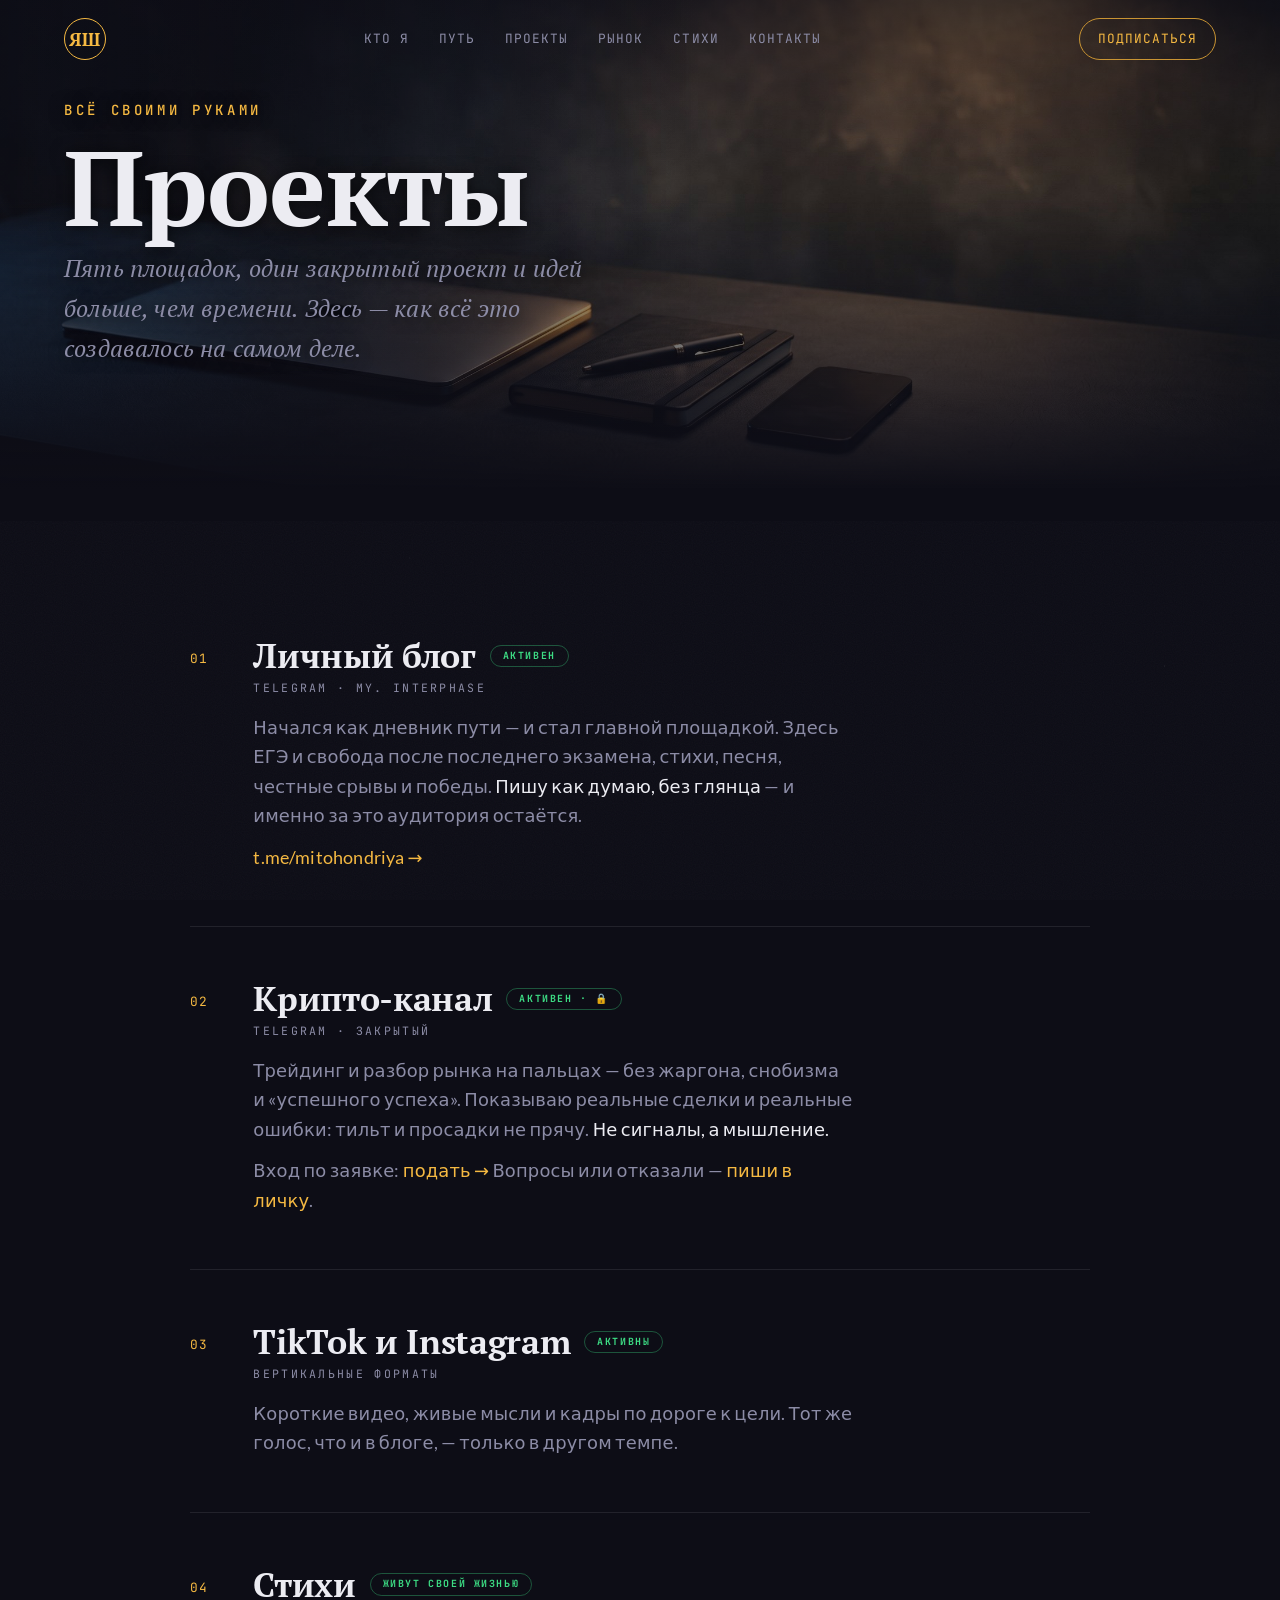
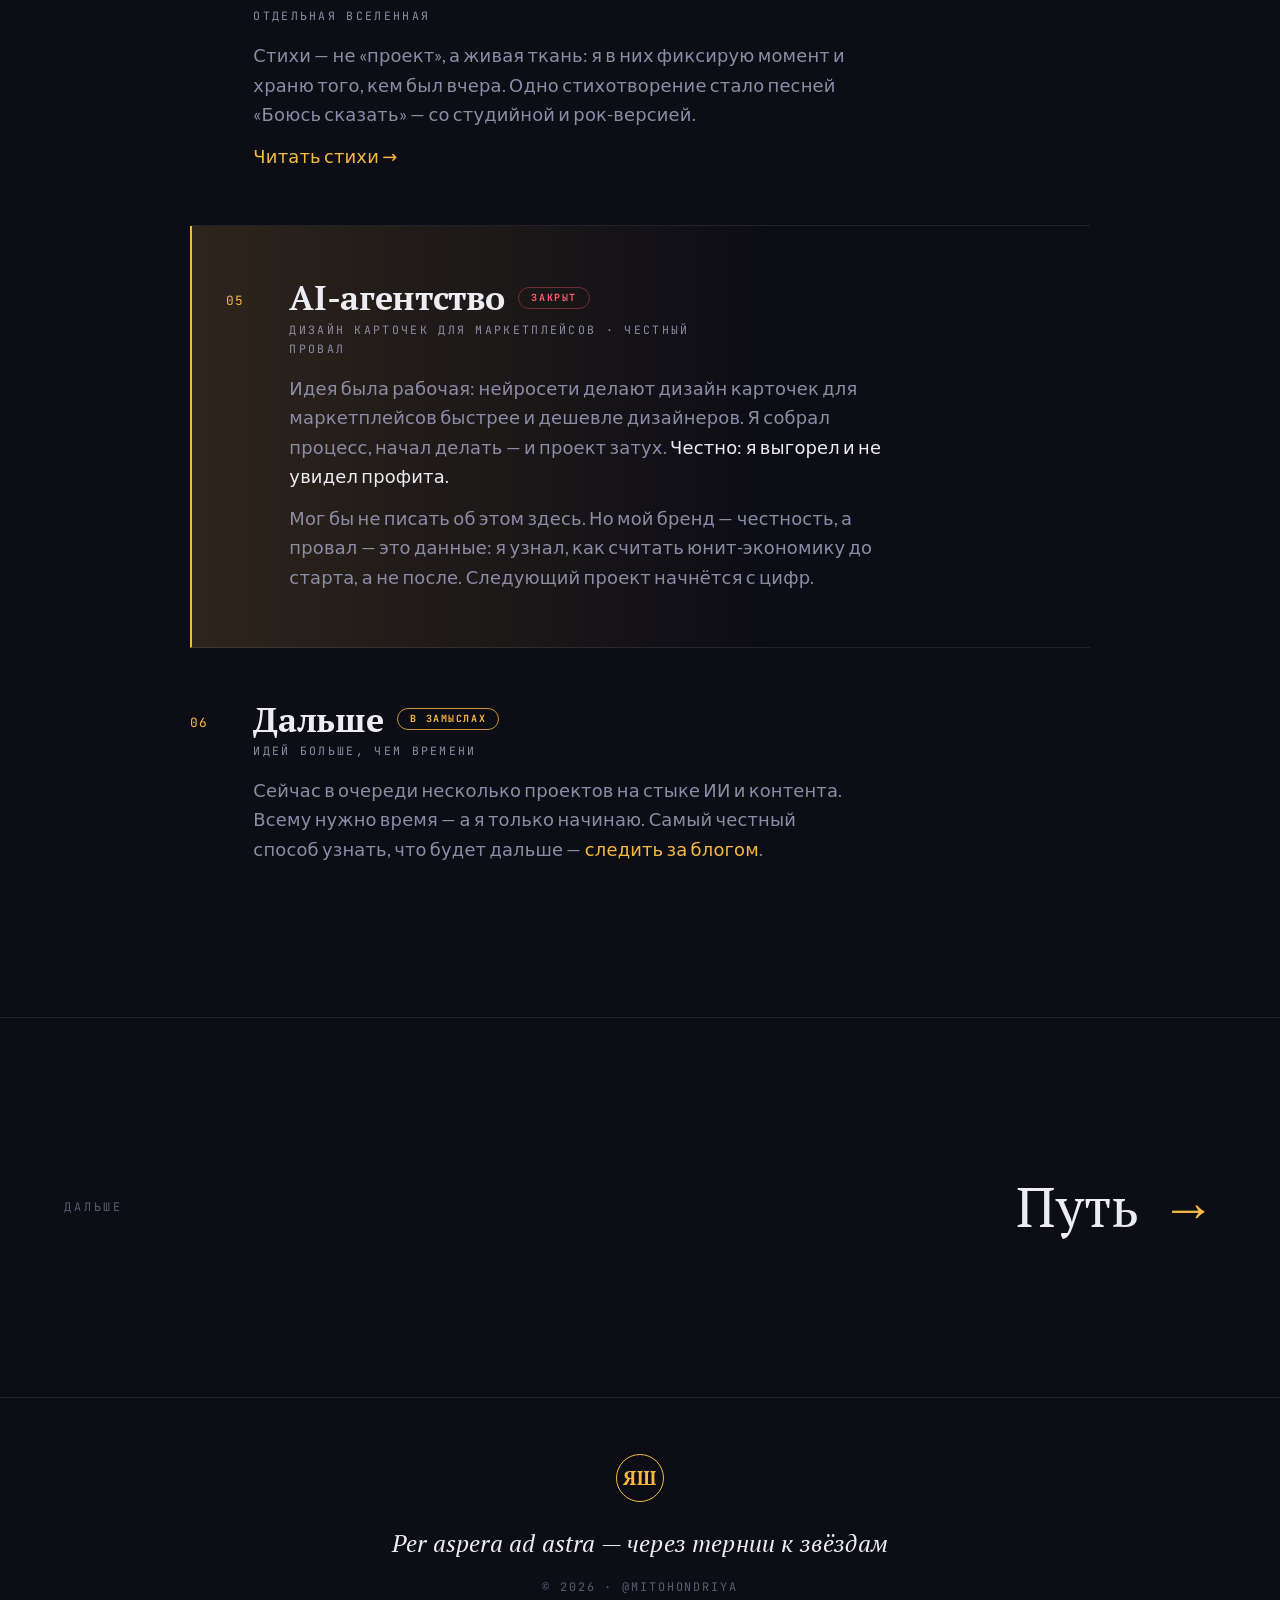
==== commit 80f5248f: "Add files via upload" ====
--- a/proekty.html
+++ b/proekty.html
@@ -1,121 +1,129 @@
-<!DOCTYPE html>
-<html lang="ru">
-<head>
-<meta charset="utf-8">
-<meta name="viewport" content="width=device-width, initial-scale=1">
-<title>Проекты — Ярослав Шапорев</title>
-<meta name="description" content="Проекты Ярослава Шапорева: блог, крипто-канал, TikTok, стихи — и честная история одного провала. Всё своими руками.">
-<meta name="theme-color" content="#0D0D16">
-<link rel="stylesheet" href="assets/fonts.css">
-<link rel="stylesheet" href="assets/style.css">
-</head>
-<body>
-<div class="stars" aria-hidden="true"></div>
-<div class="grain" aria-hidden="true"></div>
-
-<header class="nav">
-  <a href="index.html" class="nav__mono" aria-label="Ярослав Шапорев — на главную">ЯШ</a>
-  <nav class="nav__links" aria-label="Разделы">
-    <a href="index.html#about">Кто я</a>
-    <a href="put.html">Путь</a>
-    <a href="proekty.html" aria-current="page">Проекты</a>
-    <a href="index.html#market">Рынок</a>
-    <a href="stihi.html">Стихи</a>
-    <a href="index.html#contact">Контакты</a>
-  </nav>
-  <a href="https://t.me/mitohondriya" class="nav__cta" target="_blank" rel="noopener">Подписаться</a>
-</header>
-
-<main>
-
-  <section class="page-hero page-hero--projects" aria-label="Проекты">
-    <div class="page-hero__bg" aria-hidden="true"></div>
-    <div class="wrap page-hero__inner">
-      <p class="eyebrow" data-reveal>Всё своими руками</p>
-      <h1 data-reveal>Проекты</h1>
-      <p class="page-hero__line" data-reveal>Пять площадок, один закрытый проект и идей больше, чем времени. Здесь — как всё это создавалось на самом деле.</p>
-    </div>
-  </section>
-
-  <section class="wrap" style="padding-top:clamp(40px,7vh,90px)">
-    <div style="max-width:900px;margin-inline:auto">
-
-      <article class="pstory" data-reveal>
-        <div class="pstory__n">01</div>
-        <div>
-          <h2>Личный блог <span class="chip chip--live">активен</span></h2>
-          <p class="pstory__tagline">Telegram · my. Interphase</p>
-          <p>Начался как дневник пути — и стал главной площадкой. Здесь ЕГЭ и свобода после последнего экзамена, стихи, песня, честные срывы и победы. <span class="em">Пишу как думаю, без глянца</span> — и именно за это аудитория остаётся.</p>
-          <p><a href="https://t.me/mitohondriya" target="_blank" rel="noopener" style="color:var(--gold)">t.me/mitohondriya →</a></p>
-        </div>
-      </article>
-
-      <article class="pstory" data-reveal>
-        <div class="pstory__n">02</div>
-        <div>
-          <h2>Крипто-канал <span class="chip chip--live">активен · 🔒</span></h2>
-          <p class="pstory__tagline">Telegram · закрытый</p>
-          <p>Трейдинг и разбор рынка на пальцах — без жаргона, снобизма и «успешного успеха». Показываю реальные сделки и реальные ошибки: тильт и просадки не прячу. <span class="em">Не сигналы, а мышление.</span></p>
-          <p>Доступ — через <a href="https://t.me/G1DROKSIMET1L" target="_blank" rel="noopener" style="color:var(--gold)">личку →</a></p>
-        </div>
-      </article>
-
-      <article class="pstory" data-reveal>
-        <div class="pstory__n">03</div>
-        <div>
-          <h2>TikTok и Instagram <span class="chip chip--live">активны</span></h2>
-          <p class="pstory__tagline">Вертикальные форматы</p>
-          <p>Короткие видео, живые мысли и кадры по дороге к цели. Тот же голос, что и в блоге, — только в другом темпе.</p>
-        </div>
-      </article>
-
-      <article class="pstory" data-reveal>
-        <div class="pstory__n">04</div>
-        <div>
-          <h2>Стихи <span class="chip chip--live">живут своей жизнью</span></h2>
-          <p class="pstory__tagline">Отдельная вселенная</p>
-          <p>Стихи — не «проект», а живая ткань: я в них фиксирую момент и храню того, кем был вчера. Одно стихотворение стало песней «Боюсь сказать» — со студийной и рок-версией.</p>
-          <p><a href="stihi.html" style="color:var(--gold)">Читать стихи →</a></p>
-        </div>
-      </article>
-
-      <article class="pstory pstory--lesson" data-reveal>
-        <div class="pstory__n">05</div>
-        <div>
-          <h2>AI-агентство <span class="chip chip--closed">закрыт</span></h2>
-          <p class="pstory__tagline">Дизайн карточек для маркетплейсов · честный провал</p>
-          <p>Идея была рабочая: нейросети делают дизайн карточек для маркетплейсов быстрее и дешевле дизайнеров. Я собрал процесс, начал делать — и проект затух. <span class="em">Честно: я выгорел и не увидел профита.</span></p>
-          <p>Мог бы не писать об этом здесь. Но мой бренд — честность, а провал — это данные: я узнал, как считать юнит-экономику до старта, а не после. Следующий проект начнётся с цифр.</p>
-        </div>
-      </article>
-
-      <article class="pstory" data-reveal>
-        <div class="pstory__n">06</div>
-        <div>
-          <h2>Дальше <span class="chip chip--soon">в замыслах</span></h2>
-          <p class="pstory__tagline">Идей больше, чем времени</p>
-          <p>Сейчас в очереди несколько проектов на стыке ИИ и контента. Всему нужно время — а я только начинаю. Самый честный способ узнать, что будет дальше — <a href="https://t.me/mitohondriya" target="_blank" rel="noopener" style="color:var(--gold)">следить за блогом</a>.</p>
-        </div>
-      </article>
-
-    </div>
-  </section>
-
-  <section class="wrap next-band">
-    <a href="put.html">
-      <span class="next-band__label">Дальше</span>
-      <span class="next-band__title">Путь <span class="arrow">→</span></span>
-    </a>
-  </section>
-
-  <footer class="footer">
-    <div class="footer__mono">ЯШ</div>
-    <p class="footer__motto">Per aspera ad astra — через тернии к звёздам</p>
-    <p class="footer__meta">© <span id="year">2026</span> · @mitohondriya</p>
-  </footer>
-
-</main>
-
-<script src="assets/app.js"></script>
-</body>
-</html>
+<!DOCTYPE html>
+<html lang="ru">
+<head>
+<meta charset="utf-8">
+<meta name="viewport" content="width=device-width, initial-scale=1">
+<title>Проекты — Ярослав Шапорев</title>
+<meta name="description" content="Проекты Ярослава Шапорева: блог, крипто-канал, TikTok, стихи — и честная история одного провала. Всё своими руками.">
+<meta property="og:title" content="Проекты — Ярослав Шапорев">
+<meta property="og:description" content="Пять площадок и один честный провал. Всё своими руками.">
+<meta property="og:type" content="website">
+<meta property="og:url" content="https://jiupaza.github.io/proekty.html">
+<meta property="og:image" content="https://jiupaza.github.io/assets/img/hero-graded.jpg">
+<meta property="og:image:width" content="1200">
+<meta property="og:image:height" content="1490">
+<meta name="twitter:card" content="summary_large_image">
+<meta name="theme-color" content="#0D0D16">
+<link rel="stylesheet" href="assets/fonts.css">
+<link rel="stylesheet" href="assets/style.css">
+</head>
+<body>
+<div class="stars" aria-hidden="true"></div>
+<div class="grain" aria-hidden="true"></div>
+
+<header class="nav">
+  <a href="index.html" class="nav__mono" aria-label="Ярослав Шапорев — на главную">ЯШ</a>
+  <nav class="nav__links" aria-label="Разделы">
+    <a href="index.html#about">Кто я</a>
+    <a href="put.html">Путь</a>
+    <a href="proekty.html" aria-current="page">Проекты</a>
+    <a href="index.html#market">Рынок</a>
+    <a href="stihi.html">Стихи</a>
+    <a href="index.html#contact">Контакты</a>
+  </nav>
+  <a href="https://t.me/mitohondriya" class="nav__cta" target="_blank" rel="noopener">Подписаться</a>
+</header>
+
+<main>
+
+  <section class="page-hero page-hero--projects" aria-label="Проекты">
+    <div class="page-hero__bg" aria-hidden="true"></div>
+    <div class="wrap page-hero__inner">
+      <p class="eyebrow" data-reveal>Всё своими руками</p>
+      <h1 data-reveal>Проекты</h1>
+      <p class="page-hero__line" data-reveal>Пять площадок, один закрытый проект и идей больше, чем времени. Здесь — как всё это создавалось на самом деле.</p>
+    </div>
+  </section>
+
+  <section class="wrap" style="padding-top:clamp(40px,7vh,90px)">
+    <div style="max-width:900px;margin-inline:auto">
+
+      <article class="pstory" data-reveal>
+        <div class="pstory__n">01</div>
+        <div>
+          <h2>Личный блог <span class="chip chip--live">активен</span></h2>
+          <p class="pstory__tagline">Telegram · my. Interphase</p>
+          <p>Начался как дневник пути — и стал главной площадкой. Здесь ЕГЭ и свобода после последнего экзамена, стихи, песня, честные срывы и победы. <span class="em">Пишу как думаю, без глянца</span> — и именно за это аудитория остаётся.</p>
+          <p><a href="https://t.me/mitohondriya" target="_blank" rel="noopener" style="color:var(--gold)">t.me/mitohondriya →</a></p>
+        </div>
+      </article>
+
+      <article class="pstory" data-reveal>
+        <div class="pstory__n">02</div>
+        <div>
+          <h2>Крипто-канал <span class="chip chip--live">активен · 🔒</span></h2>
+          <p class="pstory__tagline">Telegram · закрытый</p>
+          <p>Трейдинг и разбор рынка на пальцах — без жаргона, снобизма и «успешного успеха». Показываю реальные сделки и реальные ошибки: тильт и просадки не прячу. <span class="em">Не сигналы, а мышление.</span></p>
+          <p>Вход по заявке: <a href="https://t.me/+fdepb7p2_IU5MjMy" target="_blank" rel="noopener" style="color:var(--gold)">подать →</a> Вопросы или отказали — <a href="https://t.me/G1DROKSIMET1L" target="_blank" rel="noopener" style="color:var(--gold)">пиши в личку</a>.</p>
+        </div>
+      </article>
+
+      <article class="pstory" data-reveal>
+        <div class="pstory__n">03</div>
+        <div>
+          <h2>TikTok и Instagram <span class="chip chip--live">активны</span></h2>
+          <p class="pstory__tagline">Вертикальные форматы</p>
+          <p>Короткие видео, живые мысли и кадры по дороге к цели. Тот же голос, что и в блоге, — только в другом темпе.</p>
+        </div>
+      </article>
+
+      <article class="pstory" data-reveal>
+        <div class="pstory__n">04</div>
+        <div>
+          <h2>Стихи <span class="chip chip--live">живут своей жизнью</span></h2>
+          <p class="pstory__tagline">Отдельная вселенная</p>
+          <p>Стихи — не «проект», а живая ткань: я в них фиксирую момент и храню того, кем был вчера. Одно стихотворение стало песней «Боюсь сказать» — со студийной и рок-версией.</p>
+          <p><a href="stihi.html" style="color:var(--gold)">Читать стихи →</a></p>
+        </div>
+      </article>
+
+      <article class="pstory pstory--lesson" data-reveal>
+        <div class="pstory__n">05</div>
+        <div>
+          <h2>AI-агентство <span class="chip chip--closed">закрыт</span></h2>
+          <p class="pstory__tagline">Дизайн карточек для маркетплейсов · честный провал</p>
+          <p>Идея была рабочая: нейросети делают дизайн карточек для маркетплейсов быстрее и дешевле дизайнеров. Я собрал процесс, начал делать — и проект затух. <span class="em">Честно: я выгорел и не увидел профита.</span></p>
+          <p>Мог бы не писать об этом здесь. Но мой бренд — честность, а провал — это данные: я узнал, как считать юнит-экономику до старта, а не после. Следующий проект начнётся с цифр.</p>
+        </div>
+      </article>
+
+      <article class="pstory" data-reveal>
+        <div class="pstory__n">06</div>
+        <div>
+          <h2>Дальше <span class="chip chip--soon">в замыслах</span></h2>
+          <p class="pstory__tagline">Идей больше, чем времени</p>
+          <p>Сейчас в очереди несколько проектов на стыке ИИ и контента. Всему нужно время — а я только начинаю. Самый честный способ узнать, что будет дальше — <a href="https://t.me/mitohondriya" target="_blank" rel="noopener" style="color:var(--gold)">следить за блогом</a>.</p>
+        </div>
+      </article>
+
+    </div>
+  </section>
+
+  <section class="wrap next-band">
+    <a href="put.html">
+      <span class="next-band__label">Дальше</span>
+      <span class="next-band__title">Путь <span class="arrow">→</span></span>
+    </a>
+  </section>
+
+  <footer class="footer">
+    <div class="footer__mono">ЯШ</div>
+    <p class="footer__motto">Per aspera ad astra — через тернии к звёздам</p>
+    <p class="footer__meta">© <span id="year">2026</span> · @mitohondriya</p>
+  </footer>
+
+</main>
+
+<script src="assets/app.js"></script>
+</body>
+</html>
